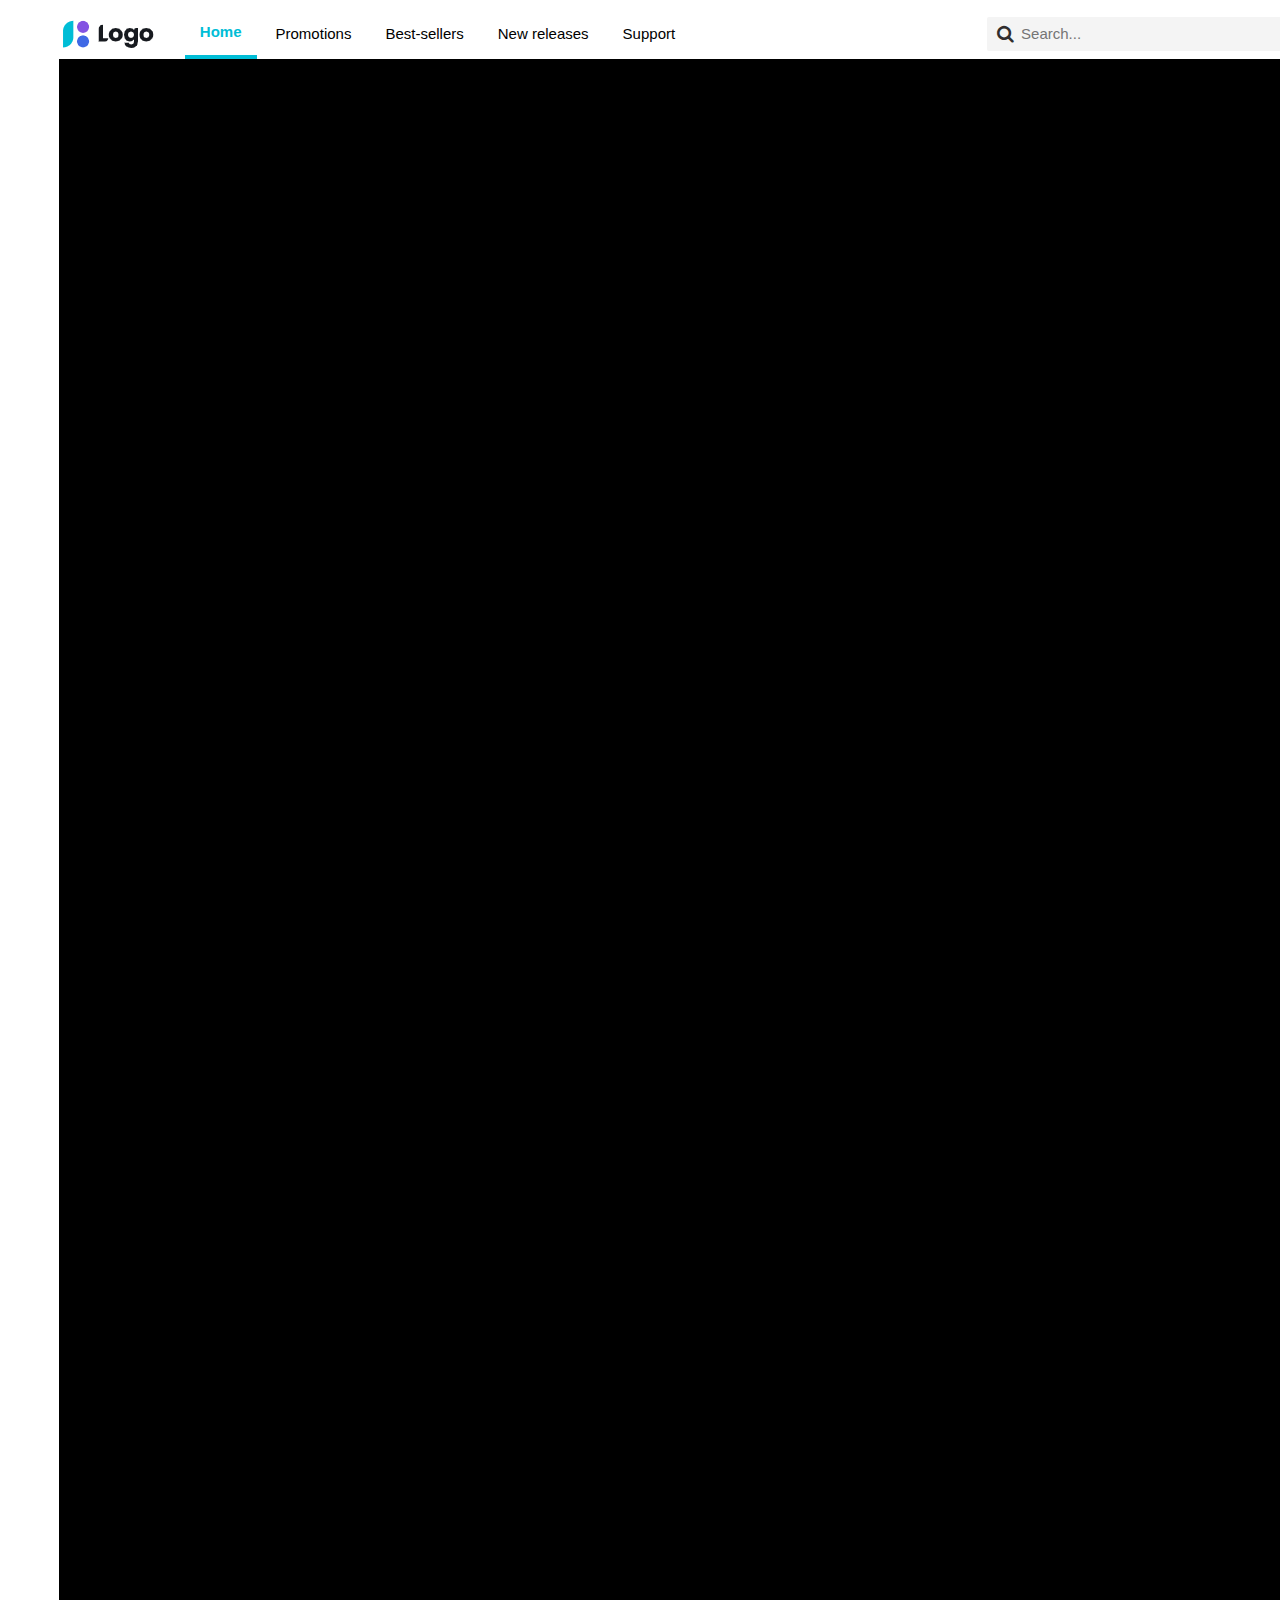
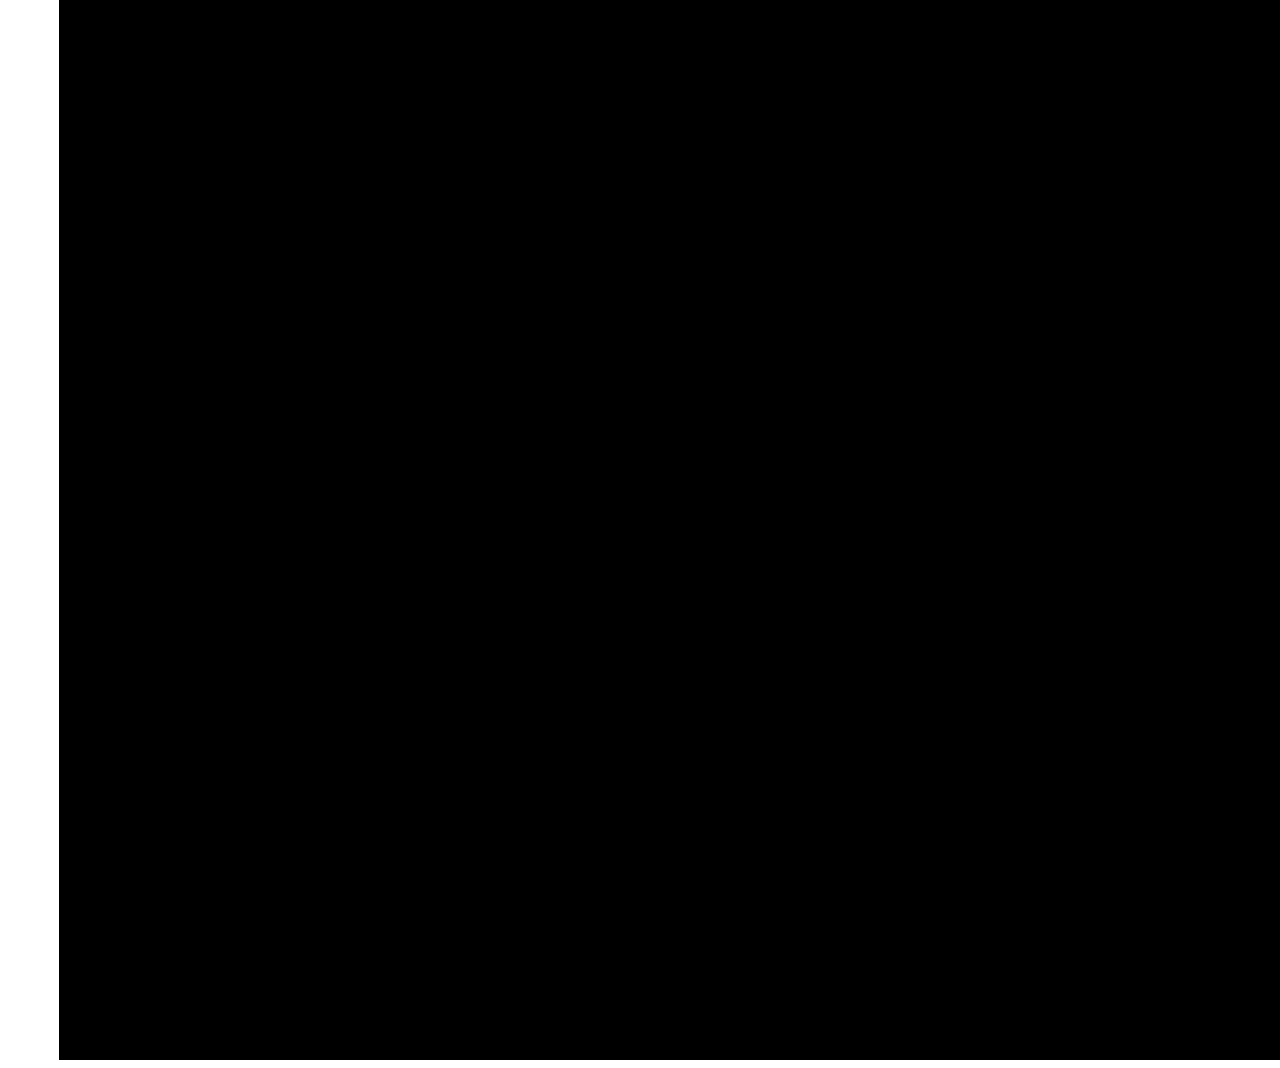
==== index.html @ 15cdbbd1 "Update Header" ====
<!DOCTYPE html>
<html lang="en">

<head>
    <meta charset="UTF-8">
    <meta http-equiv="X-UA-Compatible" content="IE=edge">
    <meta name="viewport" content="width=device-width, initial-scale=1.0">
    <title>BAITAP_TH_TUAN_05_WEB</title>
    <link rel="stylesheet" href="css/index.css">
    <link rel="stylesheet" href="https://cdnjs.cloudflare.com/ajax/libs/font-awesome/4.7.0/css/font-awesome.min.css">
</head>

<body>
    <div id="wrapper">
        <div id="header">
            <div id="left_header">
                <img src="rsc/image/logo.png" alt="" style="padding-right: 4%;">
                <div id="choose_nvarbar" class="nvarbar">Home</div>
                <div class="nvarbar">Promotions</div>
                <div class="nvarbar">Best-sellers</div>
                <div class="nvarbar">New releases</div>
                <div class="nvarbar">Support</div>
            </div>
            <div id="right_header">
                <input id="right_header_input" class="right_header_item" type="text" placeholder="   Search..." style="width: 330px;height: 28px;">
                <img class="right_header_item" src="rsc/image/Bell 1.png" alt="" width="30px" height="30px">
                <img class="right_header_item" src="rsc/image/cart.png" alt="" width="30px" height="30px">
                <img class="right_header_item" src="rsc/image/Avatar 758.png" alt="">
                <i id="search_header" class="fa fa-search" aria-hidden="true"></i>
            </div>
        </div>
    </div>
</body>

</html>
---- css/index.css ----
* #wrapper {
    display: flex;
    position: relative;
    left: 4%;
    width: 1440px;
    height: 2652px;
    background-color: black;
}

#header {
    background-color: white;
    width: 100%;
    height: fit-content;
    display: flex;
    justify-content: space-between;
}

#left_header {
    width: 44%;
    display: flex;
    align-items: center;
    justify-content: space-around;
}

#right_header {
    width: 43%;
    display: flex;
    align-items: center;
    justify-content: flex-end;
    position: relative;
}

.nvarbar {
    padding: 15px;
    font-size: 15px;
    font-family: Arial, Helvetica, sans-serif;
}

#choose_nvarbar {
    font-weight: bold;
    border-bottom: 4px solid rgb(0, 189, 214);
    color: rgb(0, 189, 214);
}

.right_header_item {
    padding-left: 20px;
}

#right_header_input {
    border-color: transparent;
    background-color: rgb(244, 244, 244);
    outline: none;
    font-size: 15px;
    font-family: Arial, Helvetica, sans-serif;
    border-radius: 2px;
}

#search_header {
    position: absolute;
    font-size: 18px;
    color: rgb(48, 46, 46);
    left: 19%;
}
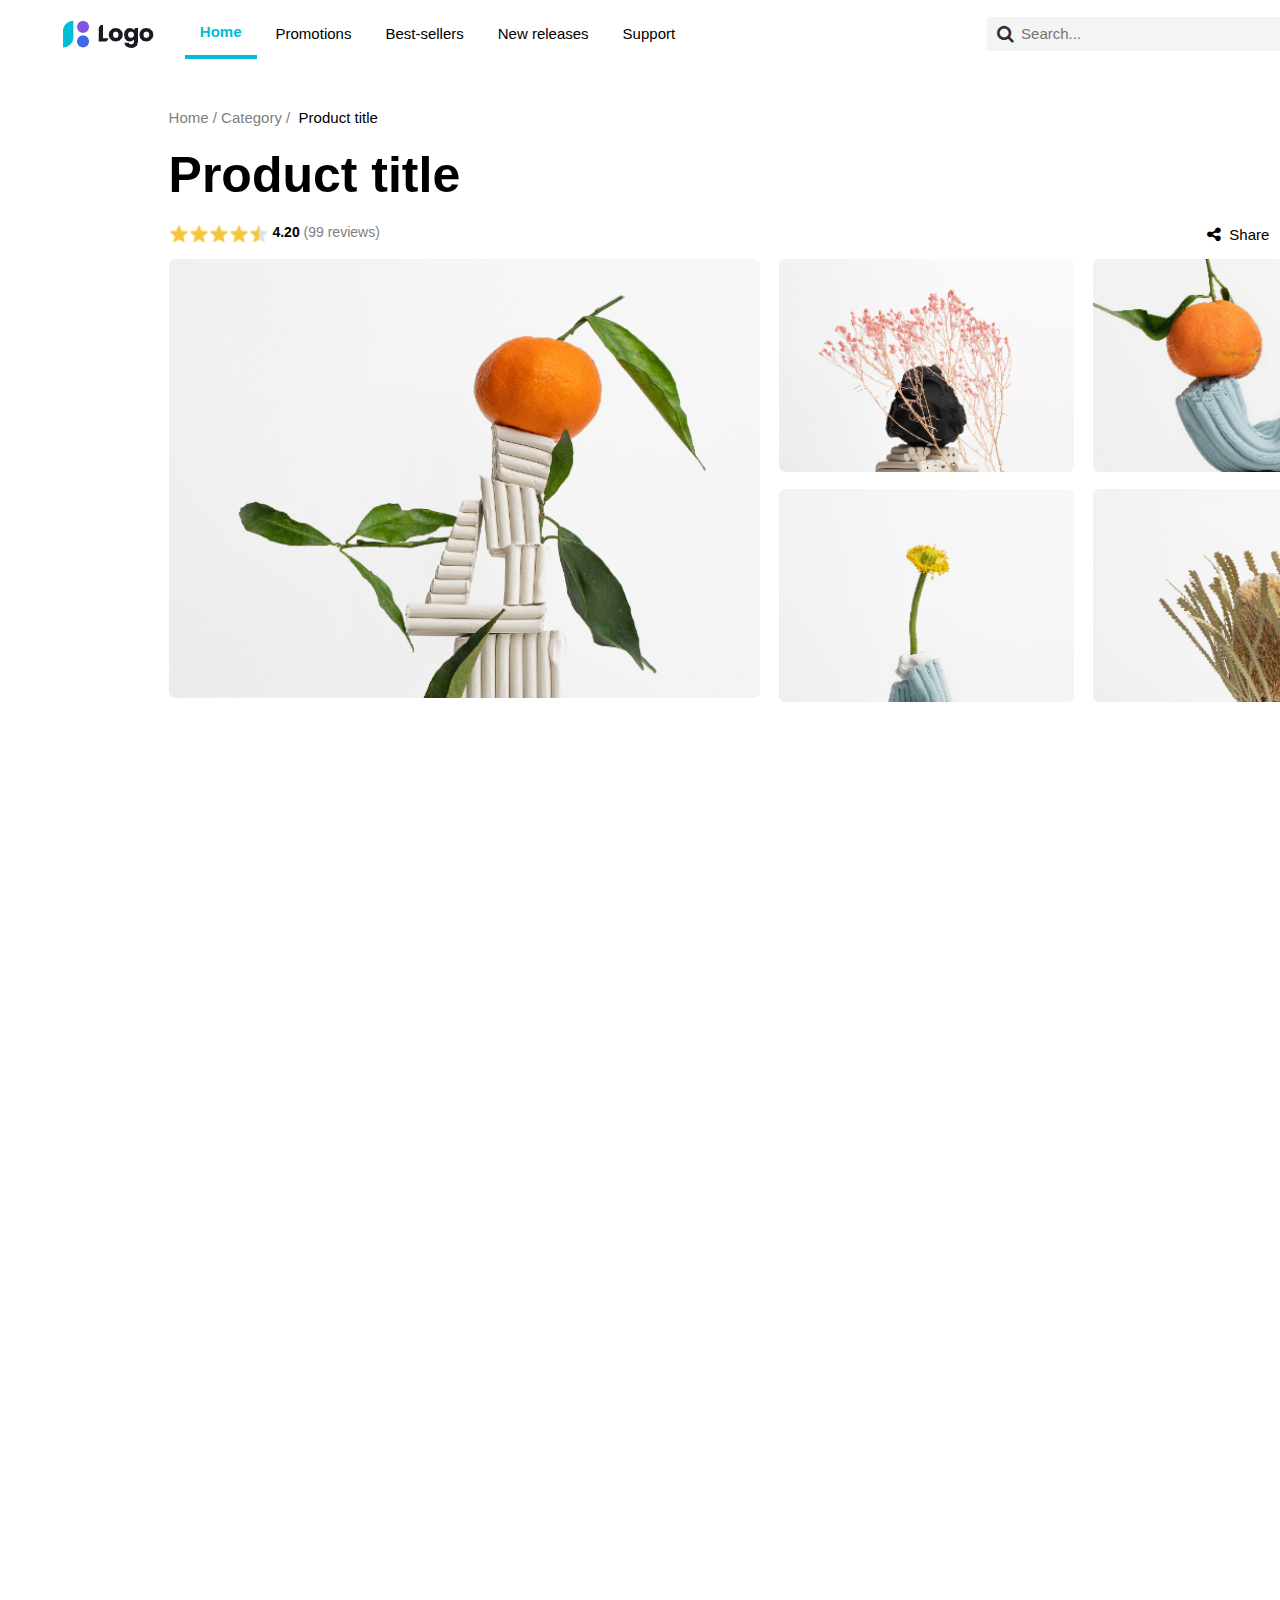
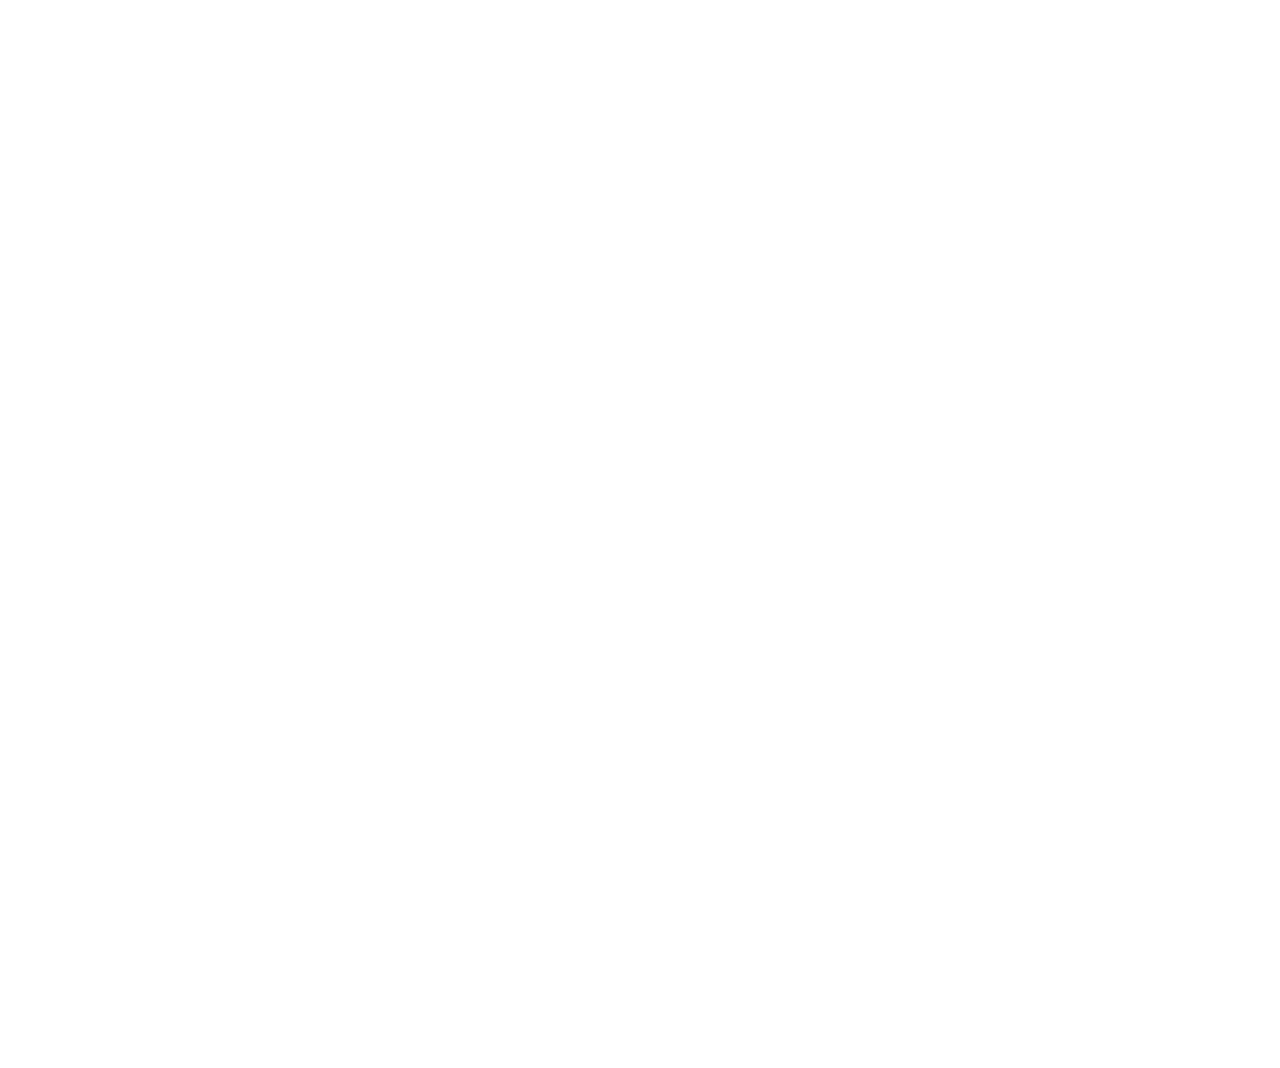
==== commit 7d512566: "Update Banner" ====
--- a/index.html
+++ b/index.html
@@ -12,6 +12,7 @@
 
 <body>
     <div id="wrapper">
+        <!--------------------------- header ------------------->
         <div id="header">
             <div id="left_header">
                 <img src="rsc/image/logo.png" alt="" style="padding-right: 4%;">
@@ -29,6 +30,42 @@
                 <i id="search_header" class="fa fa-search" aria-hidden="true"></i>
             </div>
         </div>
+        <!--------------------------content-------------------->
+        <div id="content">
+            <div style="font-family: Arial, Helvetica, sans-serif;font-size: 15px;">
+                <font color="gray">Home / Category /</font>&nbsp; Product title</div>
+            <h1 style="font-size: 50px;margin-top: 20px;margin-bottom: 20px;">Product title</h1>
+            <div id="rating_share_save">
+                <div id="rating_title">
+                    <img src="rsc/image/4.5rating.png" alt="" height="20px">
+                    <div style="font-size: 14px;">
+                        <font style="font-weight: bold;">&nbsp;4.20</font>
+                        <font color="gray">(99 reviews)</font>
+                    </div>
+                </div>
+                <div id="share_save">
+                    <i class="fa fa-share-alt" aria-hidden="true"></i>
+                    <div style="font-size: 15px;margin-right: 45px;margin-left:8px;">Share</div>
+                    <img src="rsc/image/Heart.png" alt="" height="17px">
+                    <div style="font-size: 15px;margin-right:15px;margin-left:8px;">Save</div>
+                </div>
+            </div>
+            <div id="banner">
+                <div id="banner_left">
+                    <img src="rsc/image/Image 1705.png" alt="" width="97%">
+                </div>
+                <div id="banner_right">
+                    <div id="banner_right_top">
+                        <img src="rsc/image/Image 1708.png" alt="" width="48.5%">
+                        <img src="rsc/image/Image 1707.png" alt="" width="48.5%">
+                    </div>
+                    <div id="banner_right_bot">
+                        <img src="rsc/image/Image 1706.png" alt="" width="48.5%">
+                        <img src="rsc/image/Image 1709.png" alt="" width="48.5%">
+                    </div>
+                </div>
+            </div>
+        </div>
     </div>
 </body>
 
--- a/css/index.css
+++ b/css/index.css
@@ -1,14 +1,13 @@
 * #wrapper {
     display: flex;
     position: relative;
+    flex-direction: column;
     left: 4%;
     width: 1440px;
     height: 2652px;
-    background-color: black;
 }
 
 #header {
-    background-color: white;
     width: 100%;
     height: fit-content;
     display: flex;
@@ -60,4 +59,62 @@
     font-size: 18px;
     color: rgb(48, 46, 46);
     left: 19%;
+}
+
+
+/* ---------------content---------------------- */
+
+#content {
+    display: flex;
+    flex-direction: column;
+    margin-top: 50px;
+    padding-left: 110px;
+    padding-right: 110px;
+    font-family: Arial, Helvetica, sans-serif;
+}
+
+#rating_title {
+    display: flex;
+}
+
+#rating_share_save {
+    display: flex;
+    width: 100%;
+    justify-content: space-between;
+}
+
+#share_save {
+    display: flex;
+    align-items: center;
+}
+
+#banner {
+    display: flex;
+    width: 100%;
+    margin-top: 15px;
+}
+
+#banner_left {
+    width: 56%;
+}
+
+#banner_right {
+    width: 56%;
+    display: flex;
+    flex-direction: column;
+    justify-content: space-between;
+}
+
+#banner_right_top {
+    display: flex;
+    width: 100%;
+    justify-content: space-between;
+    height: 48%;
+}
+
+#banner_right_bot {
+    display: flex;
+    width: 100%;
+    justify-content: space-between;
+    height: 48%;
 }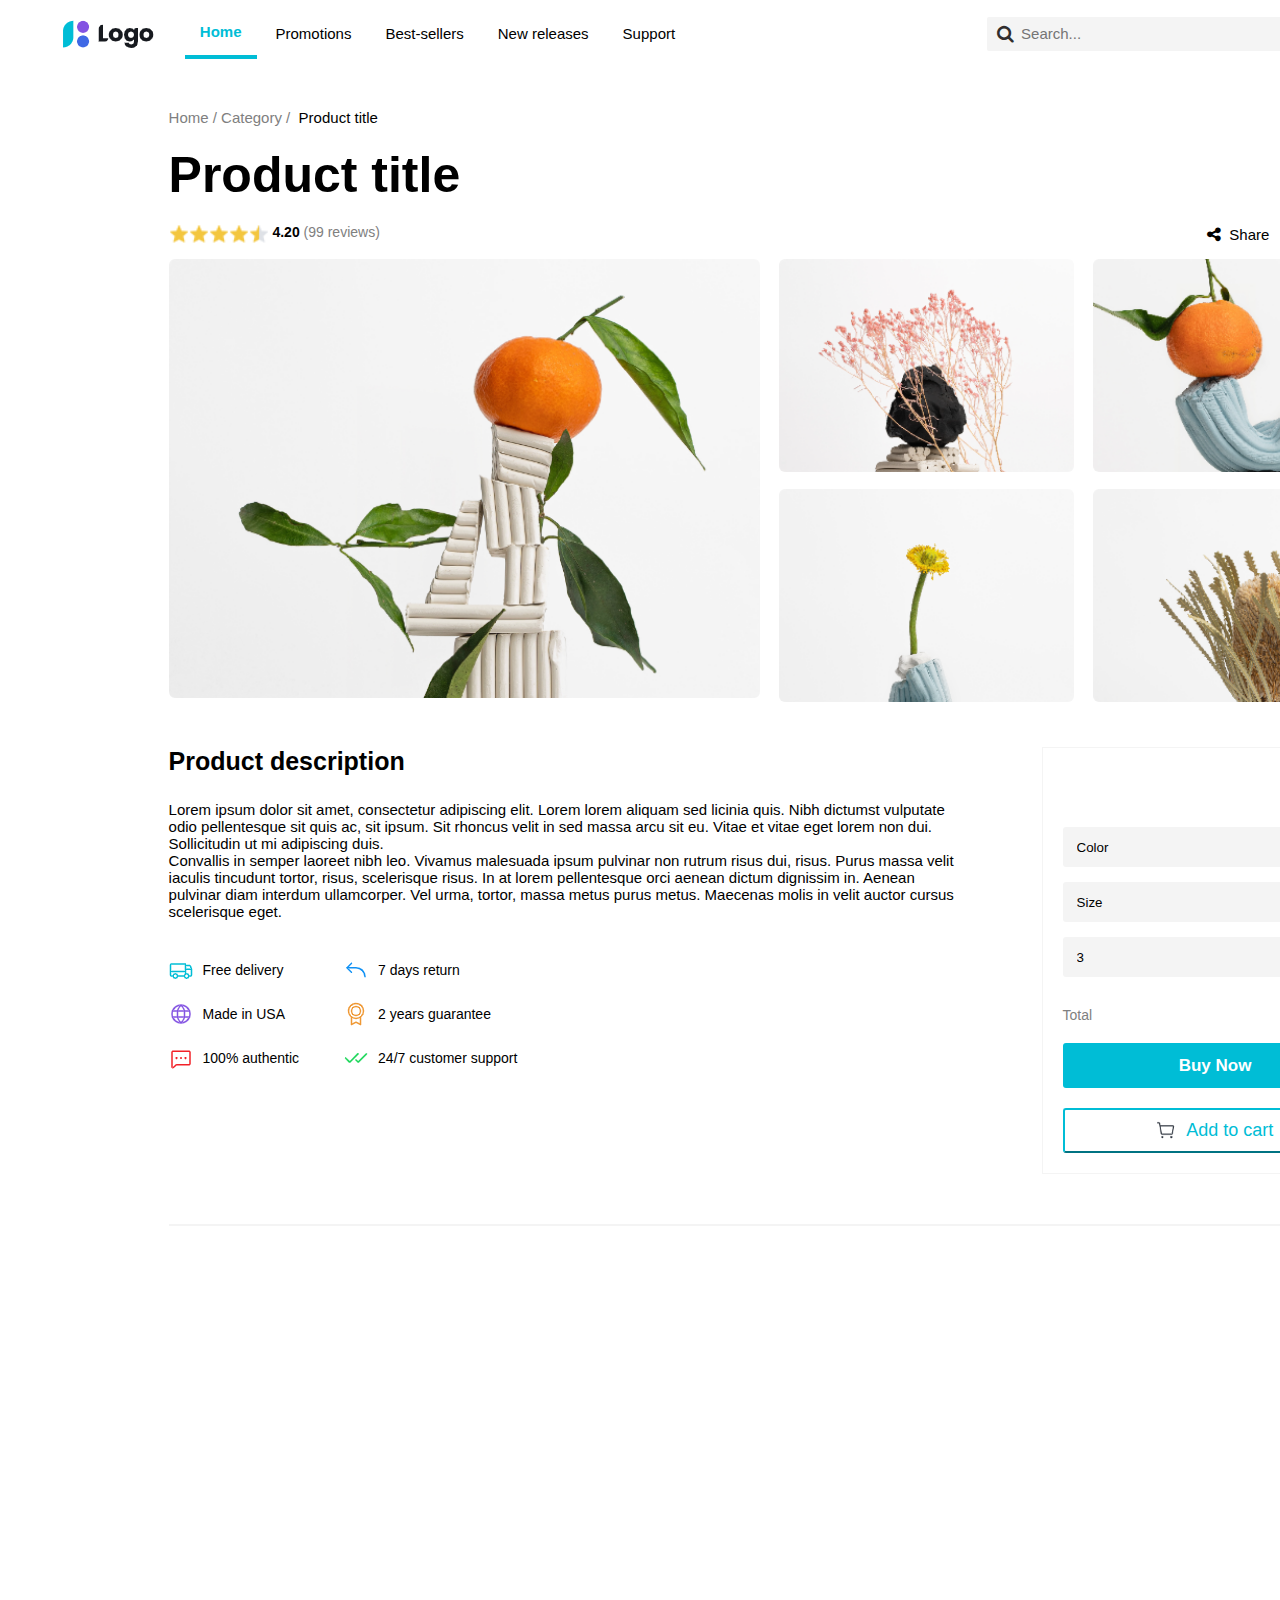
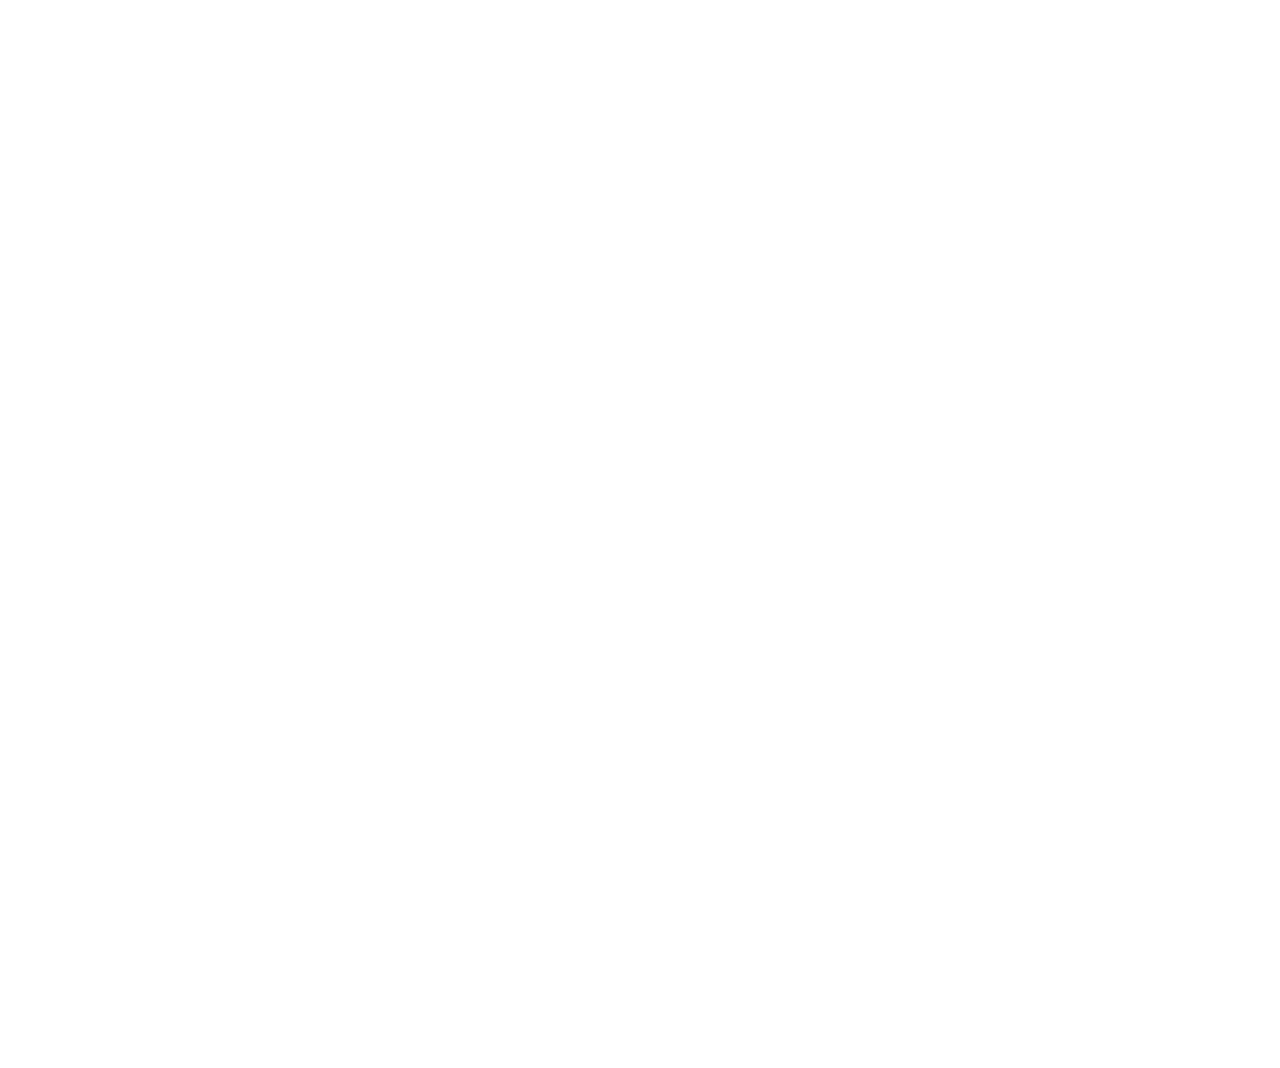
==== commit c2112812: "Update description" ====
--- a/index.html
+++ b/index.html
@@ -65,6 +65,65 @@
                     </div>
                 </div>
             </div>
+            <div id="Product_description">
+                <div id="Product_description_left">
+                    <div style="font-size: 25px;font-weight: bold;">Product description</div>
+                    <div id="description">Lorem ipsum dolor sit amet, consectetur adipiscing elit. Lorem lorem aliquam sed licinia quis. Nibh dictumst vulputate<br>odio pellentesque sit quis ac, sit ipsum. Sit rhoncus velit in sed massa arcu sit eu. Vitae et vitae eget lorem
+                        non dui.<br>Sollicitudin ut mi adipiscing duis.<br>Convallis in semper laoreet nibh leo. Vivamus malesuada ipsum pulvinar non rutrum risus dui, risus. Purus massa velit<br>iaculis tincudunt tortor, risus, scelerisque risus. In
+                        at lorem pellentesque orci aenean dictum dignissim in. Aenean<br>pulvinar diam interdum ullamcorper. Vel urma, tortor, massa metus purus metus. Maecenas molis in velit auctor cursus<br>scelerisque eget.</div>
+                    <div id="description_left_bottom">
+                        <div id="description_left_bottom_1">
+                            <div class="description_left_bottom_item">
+                                <img src="rsc/image/Truck 1.png" alt="">
+                                <div style="margin-left: 10px;font-size: 14px;">Free delivery</div>
+                            </div>
+                            <div class="description_left_bottom_item">
+                                <img src="rsc/image/Globe 1.png" alt="">
+                                <div style="margin-left: 10px;font-size: 14px;">Made in USA</div>
+                            </div>
+                            <div class="description_left_bottom_item">
+                                <img src="rsc/image/chat.png" alt="">
+                                <div style="margin-left: 10px;font-size: 14px;">100% authentic</div>
+                            </div>
+                        </div>
+                        <div id="description_left_bottom_2">
+                            <div class="description_left_bottom_item">
+                                <img src="rsc/image/back.png" alt="">
+                                <div style="margin-left: 10px;font-size: 14px;">7 days return</div>
+                            </div>
+                            <div class="description_left_bottom_item">
+                                <img src="rsc/image/Medal 1.png" alt="">
+                                <div style="margin-left: 10px;font-size: 14px;">2 years guarantee</div>
+                            </div>
+                            <div class="description_left_bottom_item">
+                                <img src="rsc/image/Checks 1.png" alt="">
+                                <div style="margin-left: 10px;font-size: 14px;">24/7 customer support</div>
+                            </div>
+                        </div>
+                    </div>
+                </div>
+                <div id="Product_description_right">
+                    <div style="color: rgb(0, 189, 214);font-size: 34px;font-weight: bolder;text-align: right;margin-bottom: 20px;">$99</div>
+                    <select name="" class="selection">
+                        <option value="">Color</option>
+                    </select>
+                    <select name="" class="selection">
+                        <option value="">Size</option>
+                    </select>
+                    <select name="" class="selection">
+                        <option value="">3</option>
+                    </select>
+                    <div id="Total">
+                        <div style="color: gray;">Total</div>
+                        <div style="font-weight: bold;">$265</div>
+                    </div>
+                    <button id="Buy_Now_Button">Buy Now</button>
+                    <button id="At_to_cart_Button">
+                        <img src="rsc/image/cart.png" alt="" height="50%">
+                        <div style="margin-left: 10px;">Add to cart</div>
+                    </button>
+                </div>
+            </div>
         </div>
     </div>
 </body>
--- a/css/index.css
+++ b/css/index.css
@@ -117,4 +117,99 @@
     width: 100%;
     justify-content: space-between;
     height: 48%;
+}
+
+#Product_description {
+    display: flex;
+    margin-top: 45px;
+    width: 100%;
+    font-family: Arial, Helvetica, sans-serif;
+    justify-content: space-between;
+    padding-bottom: 50px;
+    border-bottom: 2px solid rgb(244, 244, 244);
+}
+
+#Product_description_left {
+    display: flex;
+    flex-direction: column;
+    width: 65%;
+}
+
+#Product_description_right {
+    display: flex;
+    flex-direction: column;
+    width: 25%;
+    padding: 20px;
+    border: 1px solid rgb(244, 244, 244);
+}
+
+#description {
+    font-size: 15px;
+    margin-top: 25px;
+}
+
+#description_left_bottom {
+    display: flex;
+    margin-top: 38px;
+}
+
+#description_left_bottom_1 {
+    display: flex;
+    flex-direction: column;
+    margin-right: 45px;
+}
+
+#description_left_bottom_2 {
+    display: flex;
+    flex-direction: column;
+}
+
+.description_left_bottom_item {
+    display: flex;
+    align-items: center;
+    margin-bottom: 20px;
+}
+
+.selection {
+    height: 40px;
+    border: transparent;
+    border-radius: 3px;
+    outline: none;
+    background-color: rgb(244, 244, 244);
+    margin-bottom: 15px;
+    padding: 10px;
+}
+
+#Total {
+    display: flex;
+    justify-content: space-between;
+    margin-top: 15px;
+    font-family: Arial, Helvetica, sans-serif;
+    font-size: 14px;
+}
+
+#Buy_Now_Button {
+    margin-top: 20px;
+    height: 45px;
+    background-color: rgb(0, 189, 214);
+    color: white;
+    border-color: transparent;
+    font-size: 17px;
+    font-weight: bold;
+    font-family: Arial, Helvetica, sans-serif;
+    border-radius: 3px;
+}
+
+#At_to_cart_Button {
+    display: flex;
+    align-items: center;
+    justify-content: center;
+    margin-top: 20px;
+    height: 45px;
+    background-color: white;
+    color: rgb(0, 189, 214);
+    border-color: rgb(0, 189, 214);
+    font-size: 18px;
+    font-family: Arial, Helvetica, sans-serif;
+    border-radius: 3px;
 }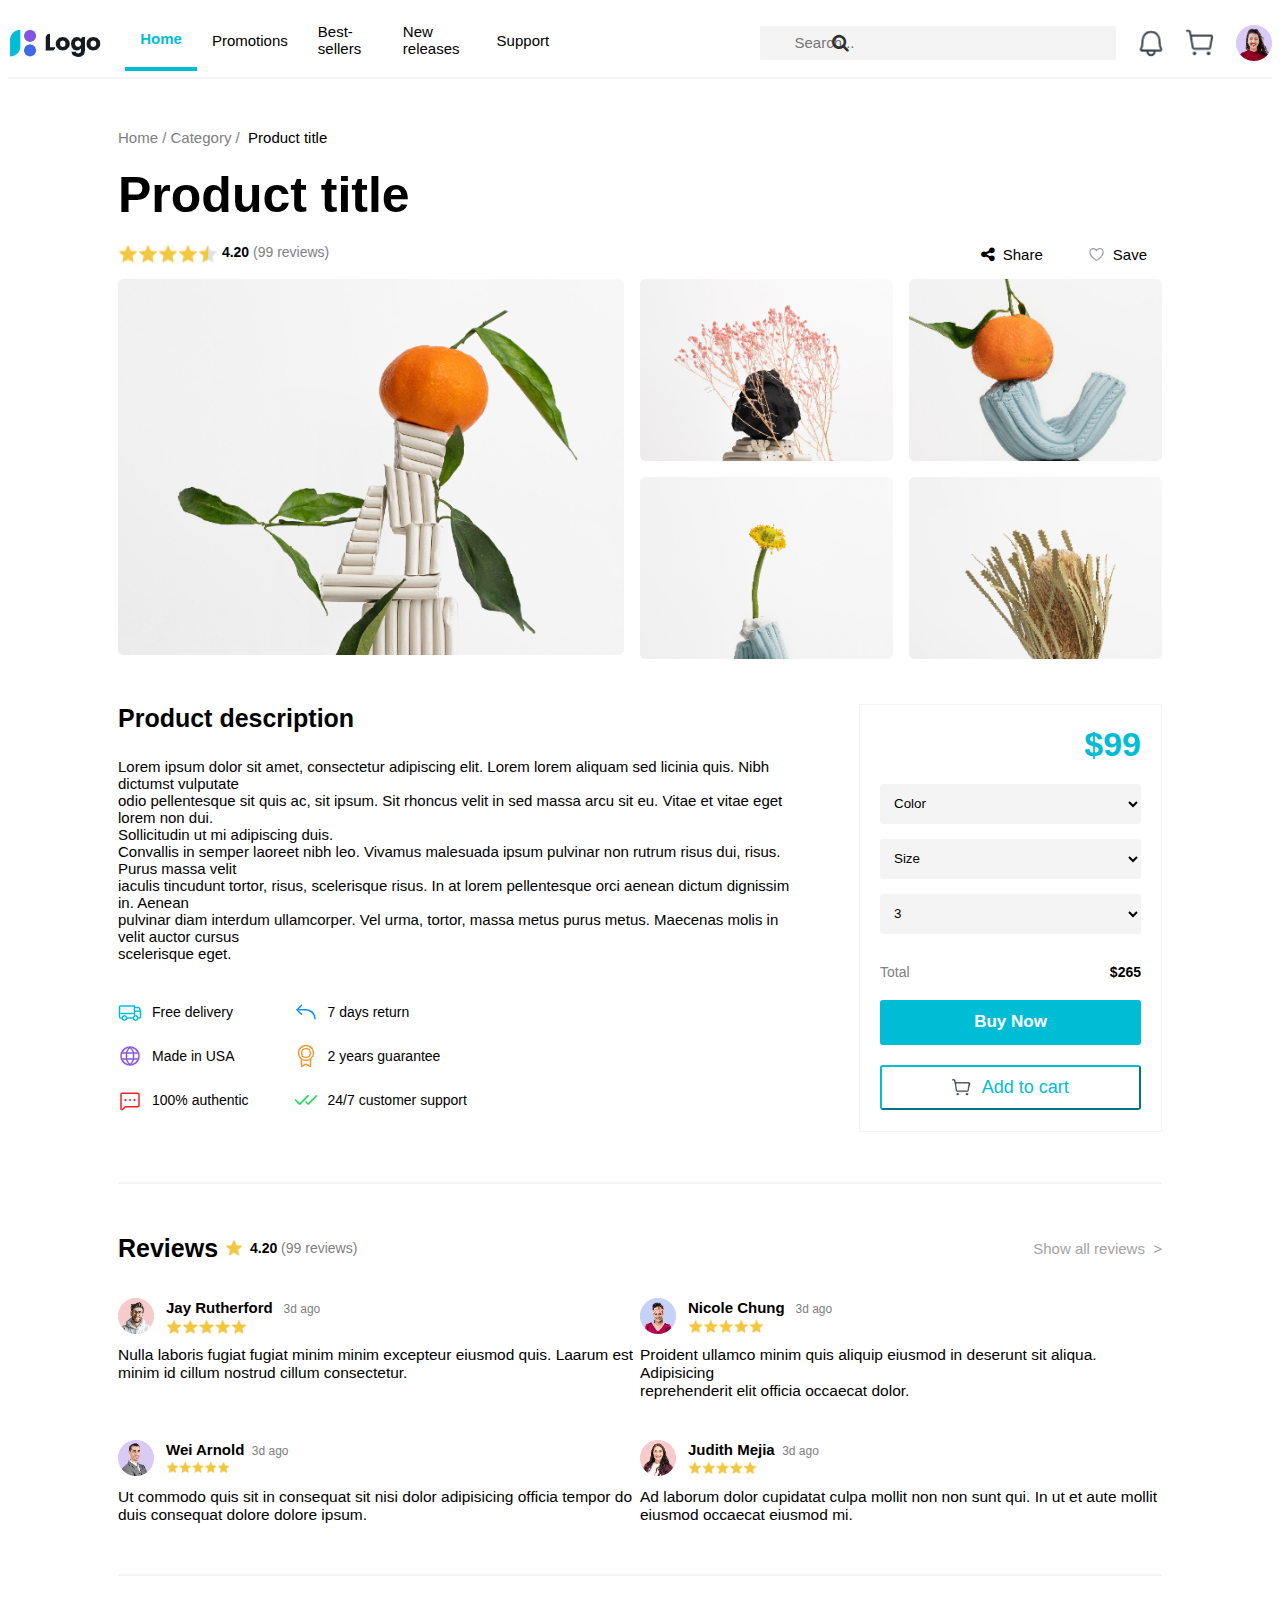
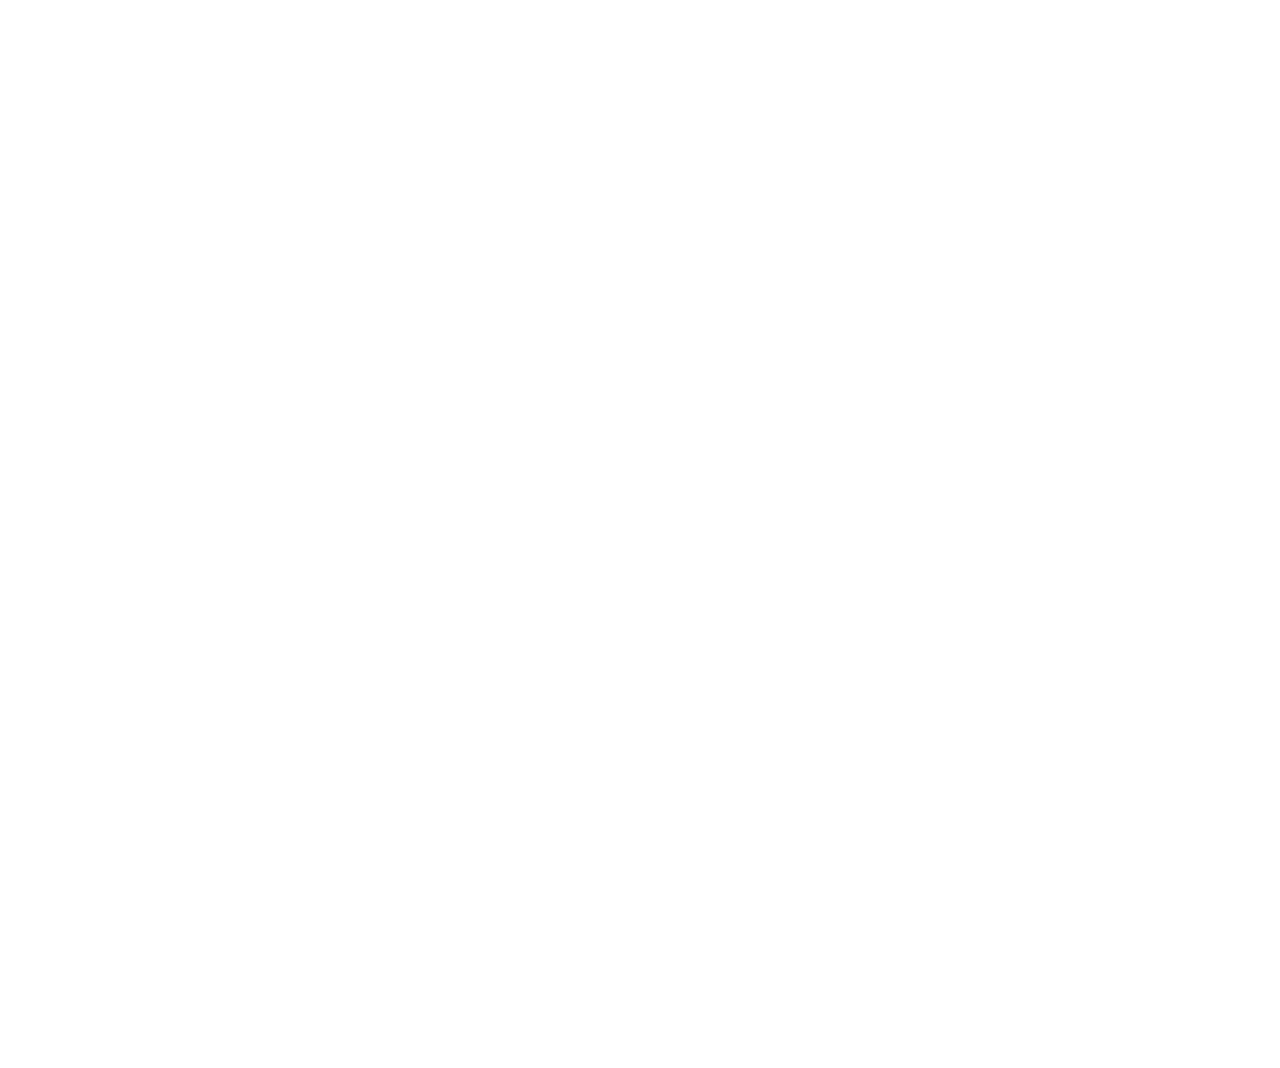
==== commit 24bd264c: "Update content/Reviews" ====
--- a/index.html
+++ b/index.html
@@ -11,119 +11,191 @@
 </head>
 
 <body>
-    <div id="wrapper">
-        <!--------------------------- header ------------------->
-        <div id="header">
-            <div id="left_header">
-                <img src="rsc/image/logo.png" alt="" style="padding-right: 4%;">
-                <div id="choose_nvarbar" class="nvarbar">Home</div>
-                <div class="nvarbar">Promotions</div>
-                <div class="nvarbar">Best-sellers</div>
-                <div class="nvarbar">New releases</div>
-                <div class="nvarbar">Support</div>
+    <div id="body_wrapper" style="width: 100%;height: fit-content;display: flex;justify-content: center;">
+        <div id="wrapper">
+            <!--------------------------- header ------------------->
+            <div id="header">
+                <div id="left_header">
+                    <img src="rsc/image/logo.png" alt="" style="padding-right: 4%;">
+                    <div id="choose_nvarbar" class="nvarbar">Home</div>
+                    <div class="nvarbar">Promotions</div>
+                    <div class="nvarbar">Best-sellers</div>
+                    <div class="nvarbar">New releases</div>
+                    <div class="nvarbar">Support</div>
+                </div>
+                <div id="right_header">
+                    <input id="right_header_input" class="right_header_item" type="text" placeholder="   Search..." style="width: 330px;height: 28px;">
+                    <img class="right_header_item" src="rsc/image/Bell 1.png" alt="" width="30px" height="30px">
+                    <img class="right_header_item" src="rsc/image/cart.png" alt="" width="30px" height="30px">
+                    <img class="right_header_item" src="rsc/image/Avatar 758.png" alt="">
+                    <i id="search_header" class="fa fa-search" aria-hidden="true"></i>
+                </div>
             </div>
-            <div id="right_header">
-                <input id="right_header_input" class="right_header_item" type="text" placeholder="   Search..." style="width: 330px;height: 28px;">
-                <img class="right_header_item" src="rsc/image/Bell 1.png" alt="" width="30px" height="30px">
-                <img class="right_header_item" src="rsc/image/cart.png" alt="" width="30px" height="30px">
-                <img class="right_header_item" src="rsc/image/Avatar 758.png" alt="">
-                <i id="search_header" class="fa fa-search" aria-hidden="true"></i>
-            </div>
-        </div>
-        <!--------------------------content-------------------->
-        <div id="content">
-            <div style="font-family: Arial, Helvetica, sans-serif;font-size: 15px;">
-                <font color="gray">Home / Category /</font>&nbsp; Product title</div>
-            <h1 style="font-size: 50px;margin-top: 20px;margin-bottom: 20px;">Product title</h1>
-            <div id="rating_share_save">
-                <div id="rating_title">
-                    <img src="rsc/image/4.5rating.png" alt="" height="20px">
-                    <div style="font-size: 14px;">
-                        <font style="font-weight: bold;">&nbsp;4.20</font>
-                        <font color="gray">(99 reviews)</font>
-                    </div>
-                </div>
-                <div id="share_save">
-                    <i class="fa fa-share-alt" aria-hidden="true"></i>
-                    <div style="font-size: 15px;margin-right: 45px;margin-left:8px;">Share</div>
-                    <img src="rsc/image/Heart.png" alt="" height="17px">
-                    <div style="font-size: 15px;margin-right:15px;margin-left:8px;">Save</div>
-                </div>
-            </div>
-            <div id="banner">
-                <div id="banner_left">
-                    <img src="rsc/image/Image 1705.png" alt="" width="97%">
-                </div>
-                <div id="banner_right">
-                    <div id="banner_right_top">
-                        <img src="rsc/image/Image 1708.png" alt="" width="48.5%">
-                        <img src="rsc/image/Image 1707.png" alt="" width="48.5%">
-                    </div>
-                    <div id="banner_right_bot">
-                        <img src="rsc/image/Image 1706.png" alt="" width="48.5%">
-                        <img src="rsc/image/Image 1709.png" alt="" width="48.5%">
-                    </div>
-                </div>
-            </div>
-            <div id="Product_description">
-                <div id="Product_description_left">
-                    <div style="font-size: 25px;font-weight: bold;">Product description</div>
-                    <div id="description">Lorem ipsum dolor sit amet, consectetur adipiscing elit. Lorem lorem aliquam sed licinia quis. Nibh dictumst vulputate<br>odio pellentesque sit quis ac, sit ipsum. Sit rhoncus velit in sed massa arcu sit eu. Vitae et vitae eget lorem
-                        non dui.<br>Sollicitudin ut mi adipiscing duis.<br>Convallis in semper laoreet nibh leo. Vivamus malesuada ipsum pulvinar non rutrum risus dui, risus. Purus massa velit<br>iaculis tincudunt tortor, risus, scelerisque risus. In
-                        at lorem pellentesque orci aenean dictum dignissim in. Aenean<br>pulvinar diam interdum ullamcorper. Vel urma, tortor, massa metus purus metus. Maecenas molis in velit auctor cursus<br>scelerisque eget.</div>
-                    <div id="description_left_bottom">
-                        <div id="description_left_bottom_1">
-                            <div class="description_left_bottom_item">
-                                <img src="rsc/image/Truck 1.png" alt="">
-                                <div style="margin-left: 10px;font-size: 14px;">Free delivery</div>
-                            </div>
-                            <div class="description_left_bottom_item">
-                                <img src="rsc/image/Globe 1.png" alt="">
-                                <div style="margin-left: 10px;font-size: 14px;">Made in USA</div>
-                            </div>
-                            <div class="description_left_bottom_item">
-                                <img src="rsc/image/chat.png" alt="">
-                                <div style="margin-left: 10px;font-size: 14px;">100% authentic</div>
-                            </div>
-                        </div>
-                        <div id="description_left_bottom_2">
-                            <div class="description_left_bottom_item">
-                                <img src="rsc/image/back.png" alt="">
-                                <div style="margin-left: 10px;font-size: 14px;">7 days return</div>
-                            </div>
-                            <div class="description_left_bottom_item">
-                                <img src="rsc/image/Medal 1.png" alt="">
-                                <div style="margin-left: 10px;font-size: 14px;">2 years guarantee</div>
-                            </div>
-                            <div class="description_left_bottom_item">
-                                <img src="rsc/image/Checks 1.png" alt="">
-                                <div style="margin-left: 10px;font-size: 14px;">24/7 customer support</div>
-                            </div>
-                        </div>
-                    </div>
-                </div>
-                <div id="Product_description_right">
-                    <div style="color: rgb(0, 189, 214);font-size: 34px;font-weight: bolder;text-align: right;margin-bottom: 20px;">$99</div>
-                    <select name="" class="selection">
-                        <option value="">Color</option>
-                    </select>
-                    <select name="" class="selection">
-                        <option value="">Size</option>
-                    </select>
-                    <select name="" class="selection">
-                        <option value="">3</option>
-                    </select>
-                    <div id="Total">
-                        <div style="color: gray;">Total</div>
-                        <div style="font-weight: bold;">$265</div>
-                    </div>
-                    <button id="Buy_Now_Button">Buy Now</button>
-                    <button id="At_to_cart_Button">
-                        <img src="rsc/image/cart.png" alt="" height="50%">
-                        <div style="margin-left: 10px;">Add to cart</div>
-                    </button>
-                </div>
-            </div>
+            <!--------------------------content-------------------->
+            <div id="content">
+                <div style="font-family: Arial, Helvetica, sans-serif;font-size: 15px;">
+                    <font color="gray">Home / Category /</font>&nbsp; Product title</div>
+                <h1 style="font-size: 50px;margin-top: 20px;margin-bottom: 20px;">Product title</h1>
+                <div id="rating_share_save">
+                    <div id="rating_title">
+                        <img src="rsc/image/4.5rating.png" alt="" height="20px">
+                        <div style="font-size: 14px;">
+                            <font style="font-weight: bold;">&nbsp;4.20</font>
+                            <font color="gray">(99 reviews)</font>
+                        </div>
+                    </div>
+                    <div id="share_save">
+                        <i class="fa fa-share-alt" aria-hidden="true"></i>
+                        <div style="font-size: 15px;margin-right: 45px;margin-left:8px;">Share</div>
+                        <img src="rsc/image/Heart.png" alt="" height="17px">
+                        <div style="font-size: 15px;margin-right:15px;margin-left:8px;">Save</div>
+                    </div>
+                </div>
+                <div id="banner">
+                    <div id="banner_left">
+                        <img src="rsc/image/Image 1705.png" alt="" width="97%">
+                    </div>
+                    <div id="banner_right">
+                        <div id="banner_right_top">
+                            <img src="rsc/image/Image 1708.png" alt="" width="48.5%">
+                            <img src="rsc/image/Image 1707.png" alt="" width="48.5%">
+                        </div>
+                        <div id="banner_right_bot">
+                            <img src="rsc/image/Image 1706.png" alt="" width="48.5%">
+                            <img src="rsc/image/Image 1709.png" alt="" width="48.5%">
+                        </div>
+                    </div>
+                </div>
+                <div id="Product_description">
+                    <div id="Product_description_left">
+                        <div style="font-size: 25px;font-weight: bold;">Product description</div>
+                        <div id="description">Lorem ipsum dolor sit amet, consectetur adipiscing elit. Lorem lorem aliquam sed licinia quis. Nibh dictumst vulputate<br>odio pellentesque sit quis ac, sit ipsum. Sit rhoncus velit in sed massa arcu sit eu. Vitae et vitae eget lorem
+                            non dui.<br>Sollicitudin ut mi adipiscing duis.<br>Convallis in semper laoreet nibh leo. Vivamus malesuada ipsum pulvinar non rutrum risus dui, risus. Purus massa velit<br>iaculis tincudunt tortor, risus, scelerisque risus. In
+                            at lorem pellentesque orci aenean dictum dignissim in. Aenean<br>pulvinar diam interdum ullamcorper. Vel urma, tortor, massa metus purus metus. Maecenas molis in velit auctor cursus<br>scelerisque eget.</div>
+                        <div id="description_left_bottom">
+                            <div id="description_left_bottom_1">
+                                <div class="description_left_bottom_item">
+                                    <img src="rsc/image/Truck 1.png" alt="">
+                                    <div style="margin-left: 10px;font-size: 14px;">Free delivery</div>
+                                </div>
+                                <div class="description_left_bottom_item">
+                                    <img src="rsc/image/Globe 1.png" alt="">
+                                    <div style="margin-left: 10px;font-size: 14px;">Made in USA</div>
+                                </div>
+                                <div class="description_left_bottom_item">
+                                    <img src="rsc/image/chat.png" alt="">
+                                    <div style="margin-left: 10px;font-size: 14px;">100% authentic</div>
+                                </div>
+                            </div>
+                            <div id="description_left_bottom_2">
+                                <div class="description_left_bottom_item">
+                                    <img src="rsc/image/back.png" alt="">
+                                    <div style="margin-left: 10px;font-size: 14px;">7 days return</div>
+                                </div>
+                                <div class="description_left_bottom_item">
+                                    <img src="rsc/image/Medal 1.png" alt="">
+                                    <div style="margin-left: 10px;font-size: 14px;">2 years guarantee</div>
+                                </div>
+                                <div class="description_left_bottom_item">
+                                    <img src="rsc/image/Checks 1.png" alt="">
+                                    <div style="margin-left: 10px;font-size: 14px;">24/7 customer support</div>
+                                </div>
+                            </div>
+                        </div>
+                    </div>
+                    <div id="Product_description_right">
+                        <div style="color: rgb(0, 189, 214);font-size: 34px;font-weight: bolder;text-align: right;margin-bottom: 20px;">$99</div>
+                        <select name="" class="selection">
+                            <option value="">Color</option>
+                        </select>
+                        <select name="" class="selection">
+                            <option value="">Size</option>
+                        </select>
+                        <select name="" class="selection">
+                            <option value="">3</option>
+                        </select>
+                        <div id="Total">
+                            <div style="color: gray;">Total</div>
+                            <div style="font-weight: bold;">$265</div>
+                        </div>
+                        <button id="Buy_Now_Button">Buy Now</button>
+                        <button id="At_to_cart_Button">
+                            <img src="rsc/image/cart.png" alt="" height="50%">
+                            <div style="margin-left: 10px;">Add to cart</div>
+                        </button>
+                    </div>
+                </div>
+                <!--------------------------------reviews-------------------------->
+                <div id="reviews">
+                    <div id="Reviews_titles">
+                        <div id="Reviews_titles_left">
+                            <div style="font-size: 25px;font-weight: bold;margin-right: 7px;">Reviews</div>
+                            <img src="rsc/image/rating_1_start.png" alt="" height="18px" style="margin-right: 3px;">
+                            <div style="font-size: 14px;">
+                                <font style="font-weight: bold;">&nbsp;4.20</font>
+                                <font color="gray">(99 reviews)</font>
+                            </div>
+                        </div>
+                        <a href="#" id="Reviews_titles_right">Show all reviews&nbsp;&nbsp;></a>
+                    </div>
+                    <div class="comment_review">
+                        <div id="user_comment">
+                            <div id="avatar_name">
+                                <img id="avatar" src="rsc/image/Avatar 753.png" alt="">
+                                <div id="name_rating">
+                                    <div id="name">Jay Rutherford 
+                                        <font style="font-weight: normal;color: gray;font-size: 12px;">&nbsp;&nbsp;3d ago</font></div>
+                                    <img id="rating" src="rsc/image/rating_5_star.png" alt="">
+                                </div>
+                            </div>
+                            <div id="comment">
+                                Nulla laboris fugiat fugiat minim minim excepteur eiusmod quis. Laarum est<br>minim id cillum nostrud cillum consectetur.
+                            </div>
+                        </div>
+                        <div id="user_comment">
+                            <div id="avatar_name">
+                                <img id="avatar" src="rsc/image/Avatar 756.png" alt="">
+                                <div id="name_rating">
+                                    <div id="name">Nicole Chung 
+                                        <font style="font-weight: normal;color: gray;font-size: 12px;">&nbsp;&nbsp;3d ago</font></div>
+                                    <img id="rating" src="rsc/image/rating_5_star.png" alt="">
+                                </div>
+                            </div>
+                            <div id="comment">
+                                Proident ullamco minim quis aliquip eiusmod in deserunt sit aliqua. Adipisicing<br>reprehenderit elit officia occaecat dolor.
+                            </div>
+                        </div>
+                    </div>
+                    <div class="comment_review">
+                        <div id="user_comment">
+                            <div id="avatar_name">
+                                <img id="avatar" src="rsc/image/Avatar 755.png" alt="">
+                                <div id="name_rating">
+                                    <div id="name">Wei Arnold
+                                        <font style="font-weight: normal;color: gray;font-size: 12px;">&nbsp;3d ago</font></div>
+                                    <img id="rating" src="rsc/image/rating_5_star.png" alt="">
+                                </div>
+                            </div>
+                            <div id="comment">
+                                Ut commodo quis sit in consequat sit nisi dolor adipisicing officia tempor do <br>duis consequat dolore dolore ipsum.
+                            </div>
+                        </div>
+                        <div id="user_comment">
+                            <div id="avatar_name">
+                                <img id="avatar" src="rsc/image/Avatar 757.png" alt="">
+                                <div id="name_rating">
+                                    <div id="name">Judith Mejia
+                                        <font style="font-weight: normal;color: gray;font-size: 12px;">&nbsp;3d ago</font></div>
+                                    <img id="rating" src="rsc/image/rating_5_star.png" alt="">
+                                </div>
+                            </div>
+                            <div id="comment">
+                                Ad laborum dolor cupidatat culpa mollit non non sunt qui. In ut et aute mollit<br>eiusmod occaecat eiusmod mi.
+                            </div>
+                        </div>
+                    </div>
+                </div>
+            </div> 
         </div>
     </div>
 </body>
--- a/css/index.css
+++ b/css/index.css
@@ -2,7 +2,6 @@
     display: flex;
     position: relative;
     flex-direction: column;
-    left: 4%;
     width: 1440px;
     height: 2652px;
 }
@@ -12,6 +11,7 @@
     height: fit-content;
     display: flex;
     justify-content: space-between;
+    border-bottom: 2px solid rgb(244, 244, 244);
 }
 
 #left_header {
@@ -31,6 +31,7 @@
 
 .nvarbar {
     padding: 15px;
+    padding-bottom: 20px;
     font-size: 15px;
     font-family: Arial, Helvetica, sans-serif;
 }
@@ -212,4 +213,67 @@
     font-size: 18px;
     font-family: Arial, Helvetica, sans-serif;
     border-radius: 3px;
+}
+#reviews{
+    display: flex;
+    flex-direction: column;
+    justify-content: center;
+    padding-bottom: 10px;
+    border-bottom: 2px solid rgb(244, 244, 244);
+}
+#Reviews_titles{
+    display: flex;
+    justify-content: space-between;
+    margin-top: 50px;
+    align-items: center;
+    margin-bottom: 35px;
+}
+#Reviews_titles_left{
+    display: flex;
+    align-items: center;
+}
+#Reviews_titles_right{
+    color: rgb(163, 163, 163);
+    text-decoration: none;
+    font-size: 15px;
+    align-items: center;
+    transition: 2s;
+}
+#Reviews_titles_right:hover{
+    color: black;
+}
+.comment_review{
+    display: flex;
+    width: 100%;
+    margin-bottom: 40px;
+}
+#user_comment{
+    display: flex;
+    flex-direction: column;
+    width: 50%;
+}
+#avatar_name{
+    display: flex;
+}
+#name_rating{
+    display: flex;
+    flex-direction: column;
+}
+#name_rating > #rating{
+    width: 52.5%;
+}
+#name_rating > #name{
+    font-family: Arial, Helvetica, sans-serif;
+    font-weight: bold;
+    font-size: 15px;
+    margin-bottom: 3px;
+    margin-top: 1px;
+}
+#avatar_name >#avatar{
+    margin-right: 12px;
+    margin-bottom: 12px;
+}
+#user_comment > #comment{
+    font-family: Arial, Helvetica, sans-serif;
+    font-size: 15.5px;
 }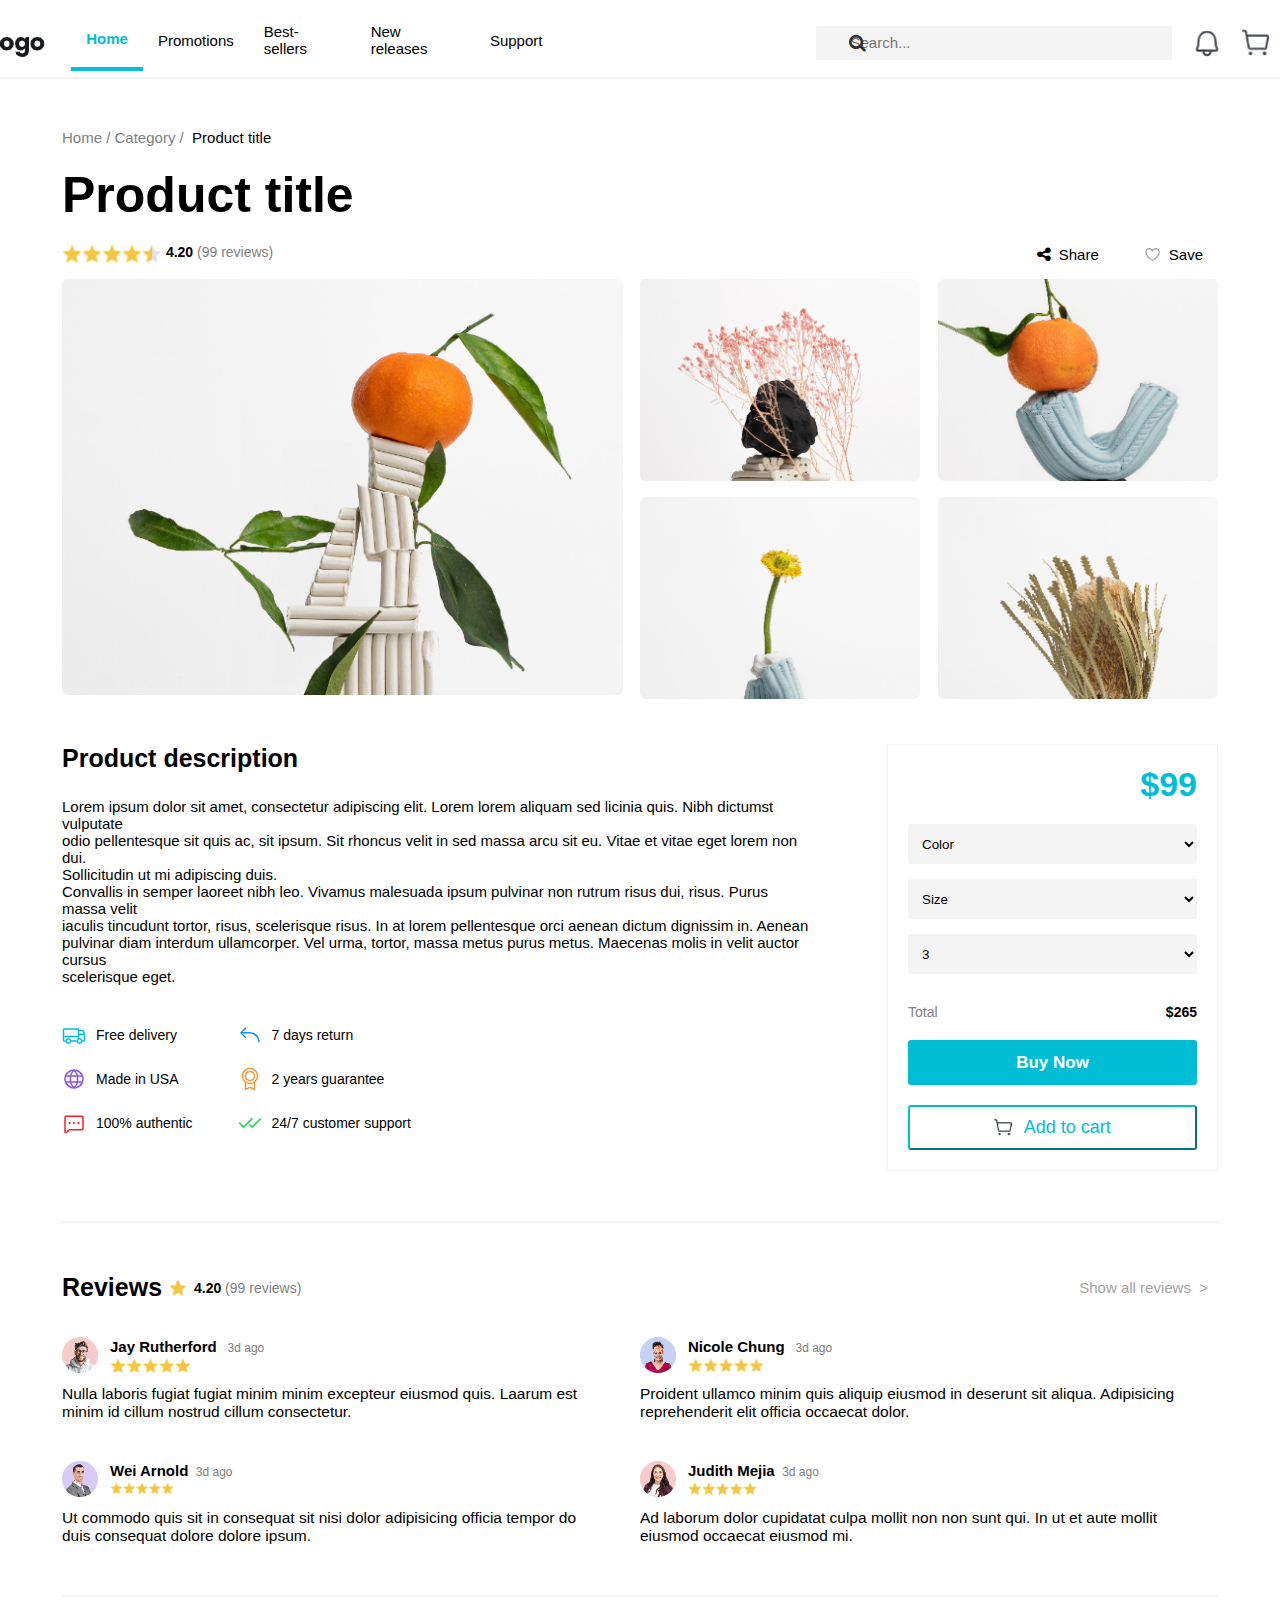
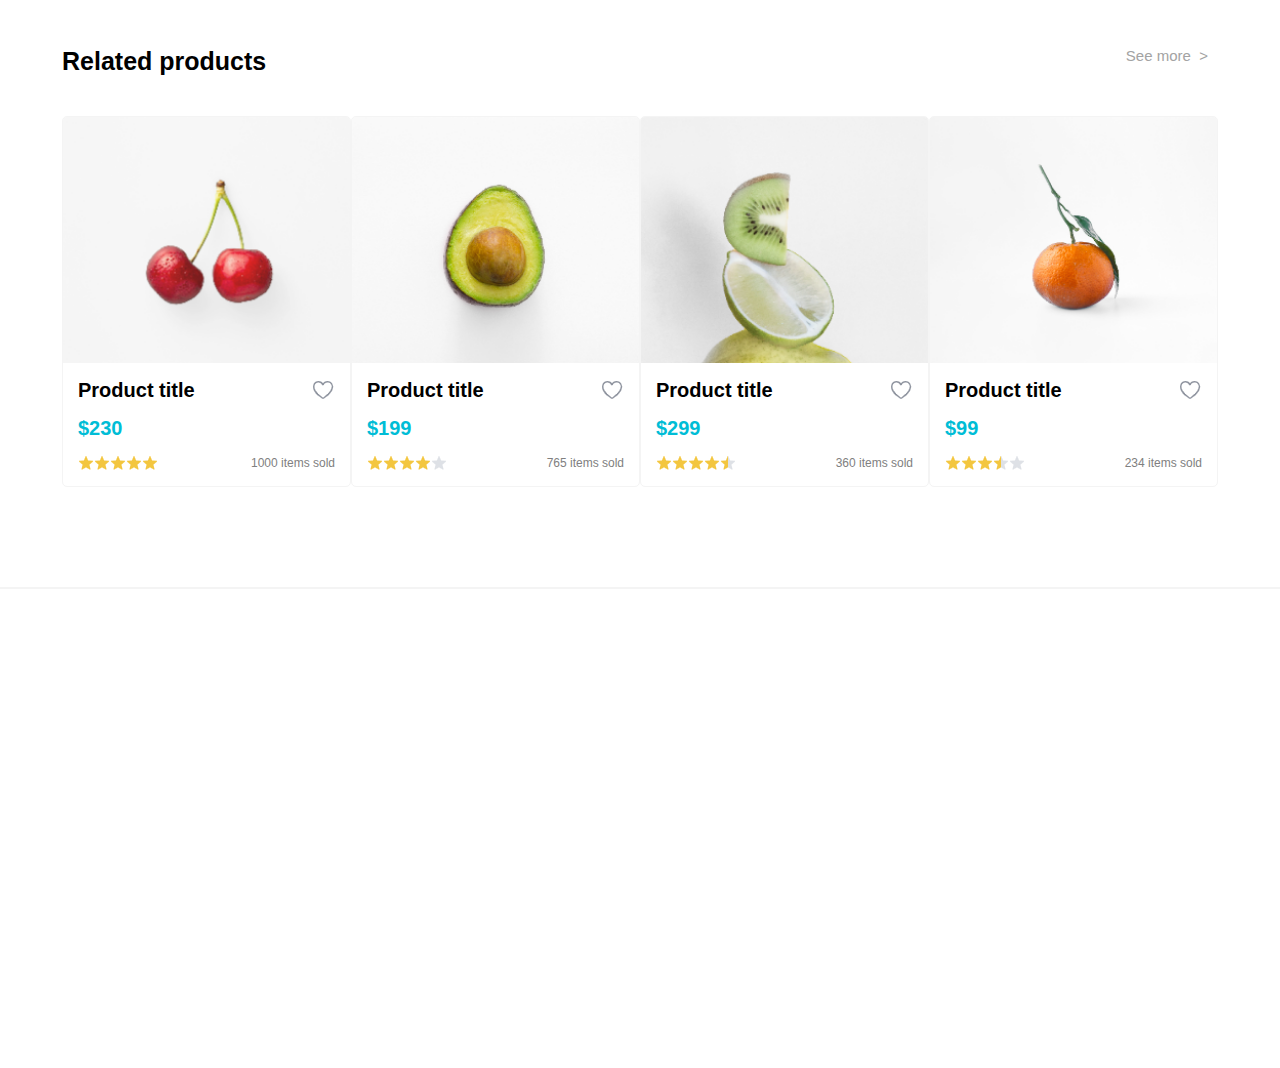
==== commit e1cfd528: "Update Content/Related_Products (Finish Content)" ====
--- a/index.html
+++ b/index.html
@@ -195,7 +195,81 @@
                         </div>
                     </div>
                 </div>
-            </div> 
+                <!--------------------------- Related product----------------------- -->
+                <div id="related_products">
+                    <div id="related_product_title">
+                        <div style="font-size: 25px;font-weight: bold;margin-right: 7px;">Related products</div>
+                        <a href="#" id="Reviews_titles_right">See more&nbsp;&nbsp;></a>
+                    </div>
+                    <div id="Product_container">
+                        <div class="product">
+                            <img src="rsc/image/cherry.png" alt="" width="287px" style="margin-bottom: 15px;">
+                            <div class="Product_information">
+                                Product title
+                                <img src="rsc/image/Heart.png" alt="">
+                            </div>
+                            <div class="Product_information" style="color: rgb(0, 189, 214);">
+                                $230
+                            </div>
+                            <div class="Product_information">
+                                <img src="rsc/image/rating_5_star.png" alt="">
+                                <div style="color: gray;font-size:12px;font-weight: normal;">
+                                    1000 items sold
+                                </div>
+                            </div>
+                        </div>
+                        <div class="product">
+                            <img src="rsc/image/bo.png" alt="" width="287px" style="margin-bottom: 15px;">
+                            <div class="Product_information">
+                                Product title
+                                <img src="rsc/image/Heart.png" alt="">
+                            </div>
+                            <div class="Product_information" style="color: rgb(0, 189, 214);">
+                                $199
+                            </div>
+                            <div class="Product_information">
+                                <img src="rsc/image/rating_4_star.png" alt="">
+                                <div style="color: gray;font-size:12px;font-weight: normal;">
+                                    765 items sold
+                                </div>
+                            </div>
+                        </div>
+                        <div class="product">
+                            <img src="rsc/image/chanh.png" alt="" width="287px" style="margin-bottom: 15px;">
+                            <div class="Product_information">
+                                Product title
+                                <img src="rsc/image/Heart.png" alt="">
+                            </div>
+                            <div class="Product_information" style="color: rgb(0, 189, 214);">
+                                $299
+                            </div>
+                            <div class="Product_information">
+                                <img src="rsc/image/rating 4.5star.png" alt="">
+                                <div style="color: gray;font-size:12px;font-weight: normal;">
+                                    360 items sold
+                                </div>
+                            </div>
+                        </div>
+                        <div class="product">
+                            <img src="rsc/image/cam.png" alt="" width="287px" style="margin-bottom: 15px;">
+                            <div class="Product_information">
+                                Product title
+                                <img src="rsc/image/Heart.png" alt="">
+                            </div>
+                            <div class="Product_information" style="color: rgb(0, 189, 214);">
+                                $99
+                            </div>
+                            <div class="Product_information">
+                                <img src="rsc/image/rating 3.5 star.png" alt="">
+                                <div style="color: gray;font-size:12px;font-weight: normal;">
+                                    234 items sold
+                                </div>
+                            </div>
+                        </div>
+                    </div>
+                </div>
+            </div>
+             <!--------------------------------------footer-------------------------------->
         </div>
     </div>
 </body>
--- a/css/index.css
+++ b/css/index.css
@@ -69,6 +69,8 @@
     display: flex;
     flex-direction: column;
     margin-top: 50px;
+    padding-bottom: 100px;
+    border-bottom: 2px solid rgb(244, 244, 244);
     padding-left: 110px;
     padding-right: 110px;
     font-family: Arial, Helvetica, sans-serif;
@@ -236,6 +238,7 @@
     color: rgb(163, 163, 163);
     text-decoration: none;
     font-size: 15px;
+    margin-right: 10px;
     align-items: center;
     transition: 2s;
 }
@@ -276,4 +279,44 @@
 #user_comment > #comment{
     font-family: Arial, Helvetica, sans-serif;
     font-size: 15.5px;
+}
+#related_products{
+    display: flex;
+    flex-direction: column;
+    width: 100%;
+    margin-top: 50px;
+}
+#related_product_title{
+    display: flex;
+    justify-content: space-between;
+    margin-bottom: 40px;
+}
+#Product_container{
+    width: 100%;
+    display: flex;
+    justify-content: space-between;
+}
+.product{
+    display: flex;
+    flex-direction: column;
+    width: fit-content;
+    border: 1px solid rgb(244, 244, 244);
+    border-radius: 5px;
+    overflow: hidden;
+}
+.Product_information{
+    display: flex;
+    justify-content: space-between;
+    margin-left: 15px;
+    margin-right: 15px;
+    margin-bottom: 15px;
+    font-size: 20px;
+    font-family: Arial, Helvetica, sans-serif;
+    font-weight: bold;
+    align-items: center;
+}
+.product:hover{
+    transform: translateX(2px) translateY(2px);
+    box-shadow: 2px 2px 2px black;
+    transition: 1s;
 }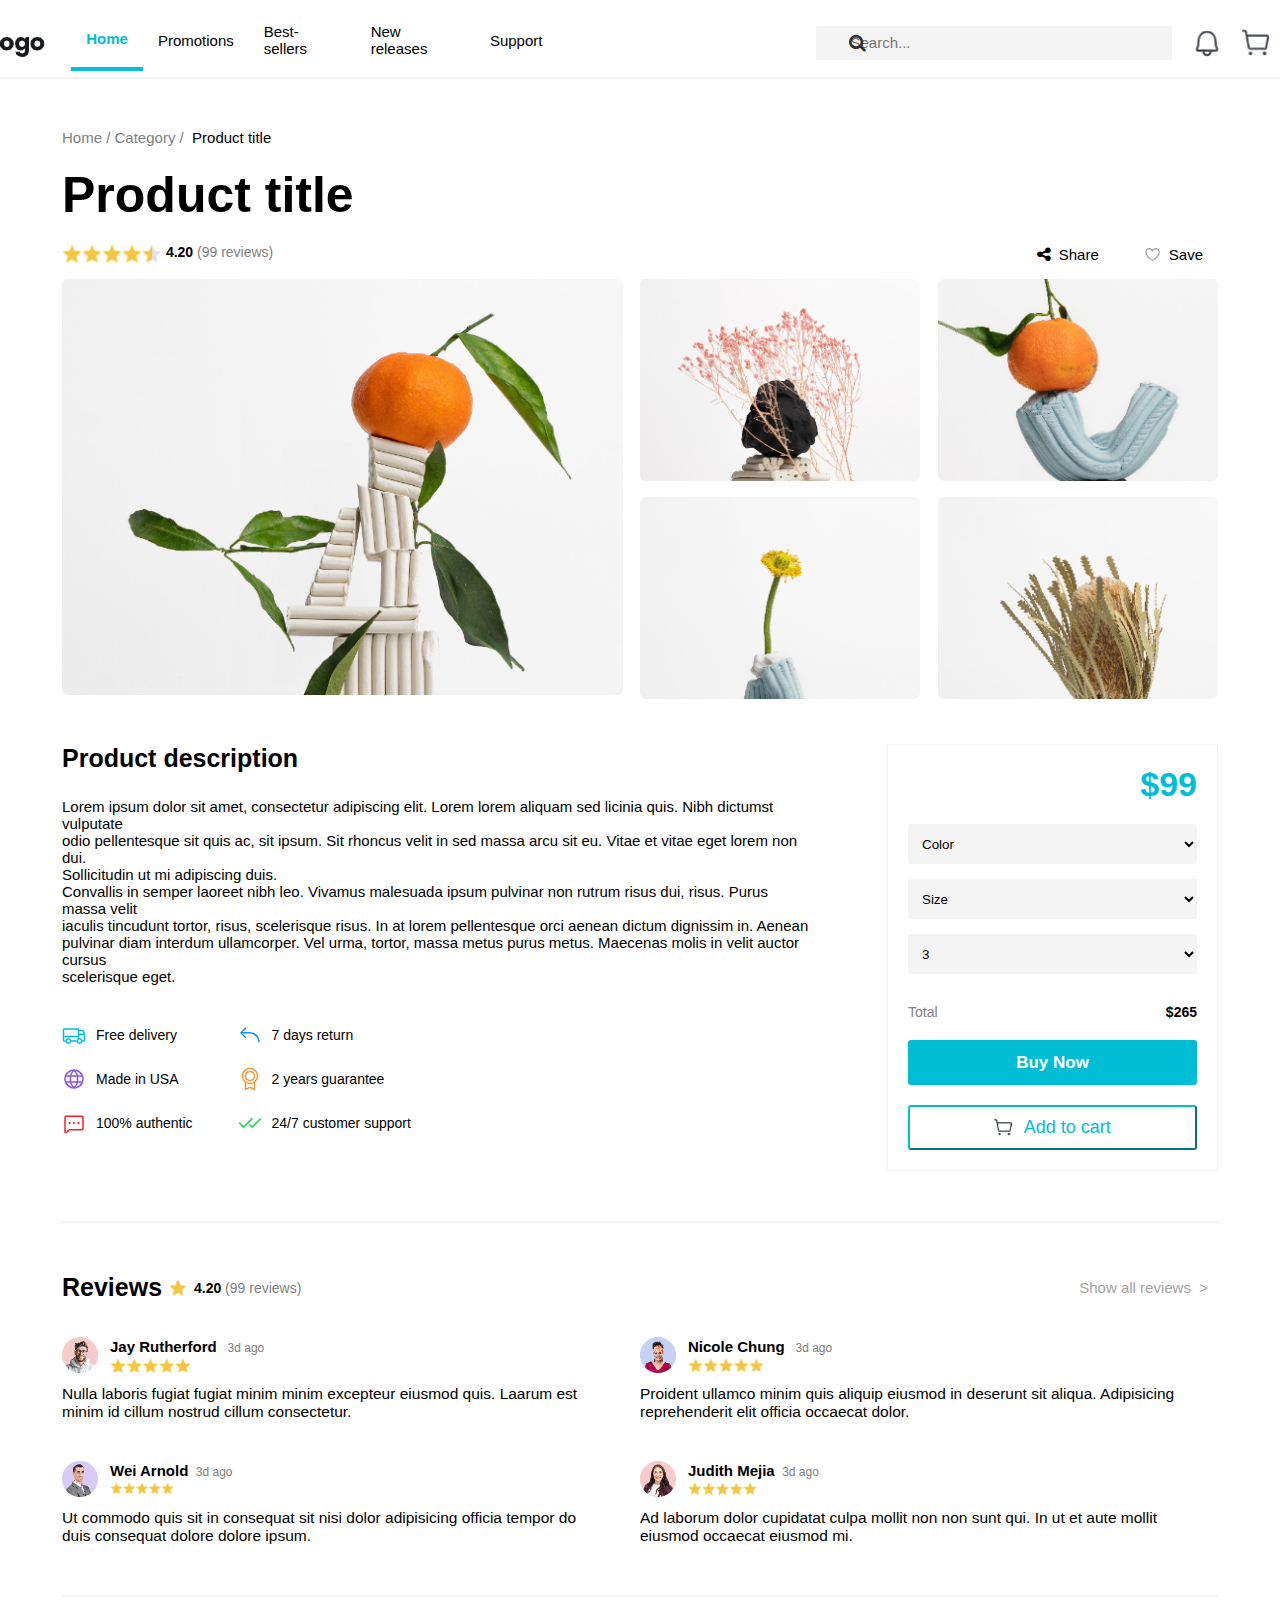
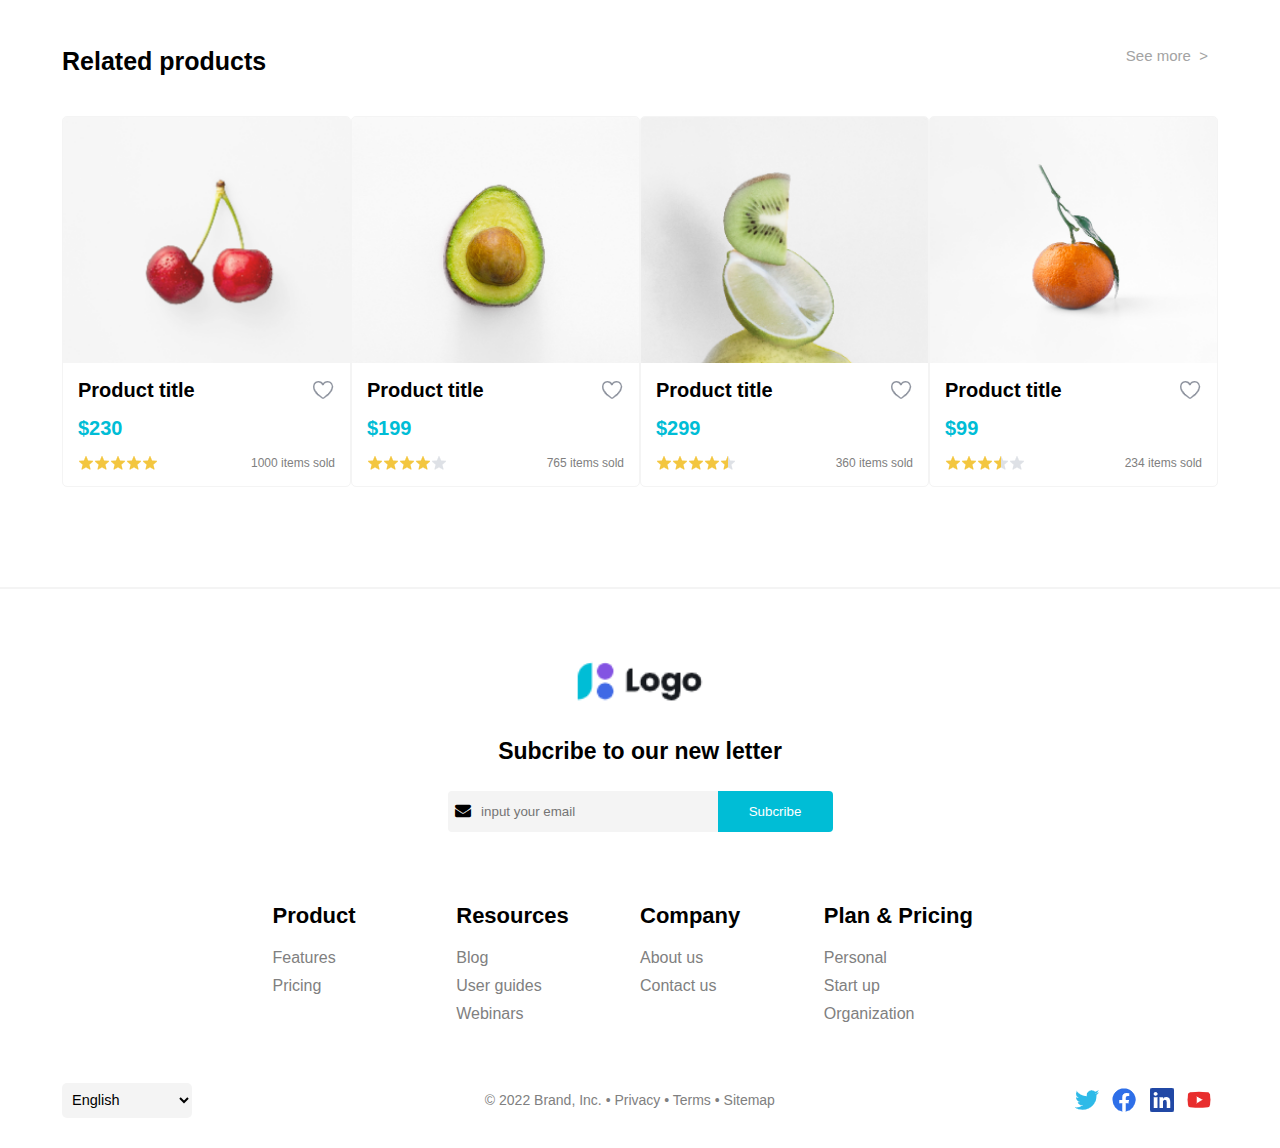
==== commit b38ccb8d: "Update Footer" ====
--- a/index.html
+++ b/index.html
@@ -270,6 +270,83 @@
                 </div>
             </div>
              <!--------------------------------------footer-------------------------------->
+            <div id="footer">
+                <img src="rsc/image/logo.png" alt="" width="130px" style="align-self: center;margin-bottom: 35px;">
+                <div style="font-family: Arial, Helvetica, sans-serif;font-size: 23px;align-self: center;font-weight: bold;margin-bottom: 25px;">Subcribe to our new letter</div>
+                <div id="input_email">
+                    <i id="email_icon" class="fa fa-envelope"></i>
+                    <input type="text" name="" id="subcribe_input" placeholder="        input your email">
+                    <button id="subribe_button">Subcribe</button>
+                </div>
+                <div id="footer_menu">
+                    <div class="footer_menu_item">
+                        <div class="footer_menu_item_title">
+                            Product
+                        </div>
+                        <div class="footer_menu_item_des">
+                            <a href="#">Features</a>
+                        </div>
+                        <div class="footer_menu_item_des">
+                            <a href="#">Pricing</a>
+                        </div>
+                    </div>
+                    <div class="footer_menu_item">
+                        <div class="footer_menu_item_title">
+                           Resources
+                        </div>
+                        <div class="footer_menu_item_des">
+                            <a href="#">Blog</a>
+                        </div>
+                        <div class="footer_menu_item_des">
+                            <a href="#">User guides</a>
+                        </div>
+                        <div class="footer_menu_item_des">
+                            <a href="#">Webinars</a>
+                        </div>
+                    </div>
+                    <div class="footer_menu_item">
+                        <div class="footer_menu_item_title">
+                            Company
+                        </div>
+                        <div class="footer_menu_item_des">
+                            <a href="#">About us</a>
+                        </div>
+                        <div class="footer_menu_item_des">
+                            <a href="#">Contact us</a>
+                        </div>
+                    </div>
+                    <div class="footer_menu_item">
+                        <div class="footer_menu_item_title">
+                           Plan & Pricing
+                        </div>
+                        <div class="footer_menu_item_des">
+                            <a href="#">Personal</a>
+                        </div>
+                        <div class="footer_menu_item_des">
+                            <a href="#">Start up</a>
+                        </div>
+                        <div class="footer_menu_item_des">
+                            <a href="#">Organization</a>
+                        </div>
+                    </div>
+                </div>
+                <div id="footer_language_linking">
+                    <select name="" id="select_language">
+                        <option value="">
+                            English
+                        </option>
+                    </select>
+                    <div style="color: gray;font-size: 14px;">
+                        © 2022 Brand, Inc. &bull; Privacy &bull; Terms &bull; Sitemap
+                    </div>
+                    <div id="linking">
+                        <img src="rsc/image/Twitter 9.png" alt="">
+                        <img src="rsc/image/Facebook 9.png" alt="">
+                        <img src="rsc/image/LinkedIn 8.png" alt="">
+                        <img src="rsc/image/YouTube 8.png" alt="">
+                    </div>
+                </div>
+            </div>
         </div>
     </div>
 </body>
--- a/css/index.css
+++ b/css/index.css
@@ -319,4 +319,92 @@
     transform: translateX(2px) translateY(2px);
     box-shadow: 2px 2px 2px black;
     transition: 1s;
+}
+#footer{
+    display: flex;
+    flex-direction: column;
+    width: 100%;
+    margin-top: 70px;
+}
+#input_email{
+    display: flex;
+    align-self: center;
+    width: fit-content;
+    overflow: hidden;
+    position: relative;
+    border: 1px solid transparent;
+    border-radius: 5px;
+    margin-bottom: 70px;
+    font-family: Arial, Helvetica, sans-serif;
+}
+#subcribe_input{
+    width: 262px;
+    background-color: rgb(244, 244, 244);
+    height: 35px;
+    outline: none;
+    border-color: transparent;
+}
+#subribe_button{
+    width: 115px;
+    background-color: rgb(0, 189, 214);
+    color: white;
+    outline: none;
+    border-color: transparent;
+}
+#email_icon{
+    position: absolute;
+    top: 28%;
+    left: 2%;
+}
+#footer_menu{
+    display: flex;
+    width: 735px;
+    align-self: center;
+    font-family: Arial, Helvetica, sans-serif;
+}
+.footer_menu_item{
+    display: flex;
+    flex-direction: column;
+    width: 25%;
+}
+.footer_menu_item_title{
+    font-weight: bold;
+    font-size: 22px;
+    margin-bottom: 20px;
+}
+.footer_menu_item_des > a{
+    text-decoration: none;
+    color: gray;
+}
+.footer_menu_item_des > a:hover{
+    color: black;
+    transition: 1s;
+}
+.footer_menu_item_des{
+    margin-bottom: 10px;
+}
+#footer_language_linking{
+    margin-top: 50px;
+    margin-bottom: 30px;
+    display: flex;
+    padding-left: 110px;
+    padding-right: 110px;
+    font-family: Arial, Helvetica, sans-serif;
+    align-items: center;
+    justify-content: space-between;
+}
+#select_language{
+    width: 130px;
+    height: 35px;
+    padding: 6px;
+    border: transparent;
+    outline: none;
+    background-color: rgb(244, 244, 244);
+    font-size: 14.5px;
+    border-radius: 5px;
+}
+#linking{
+    display: flex;
+    justify-content: space-around;
+    width: 13%;
 }